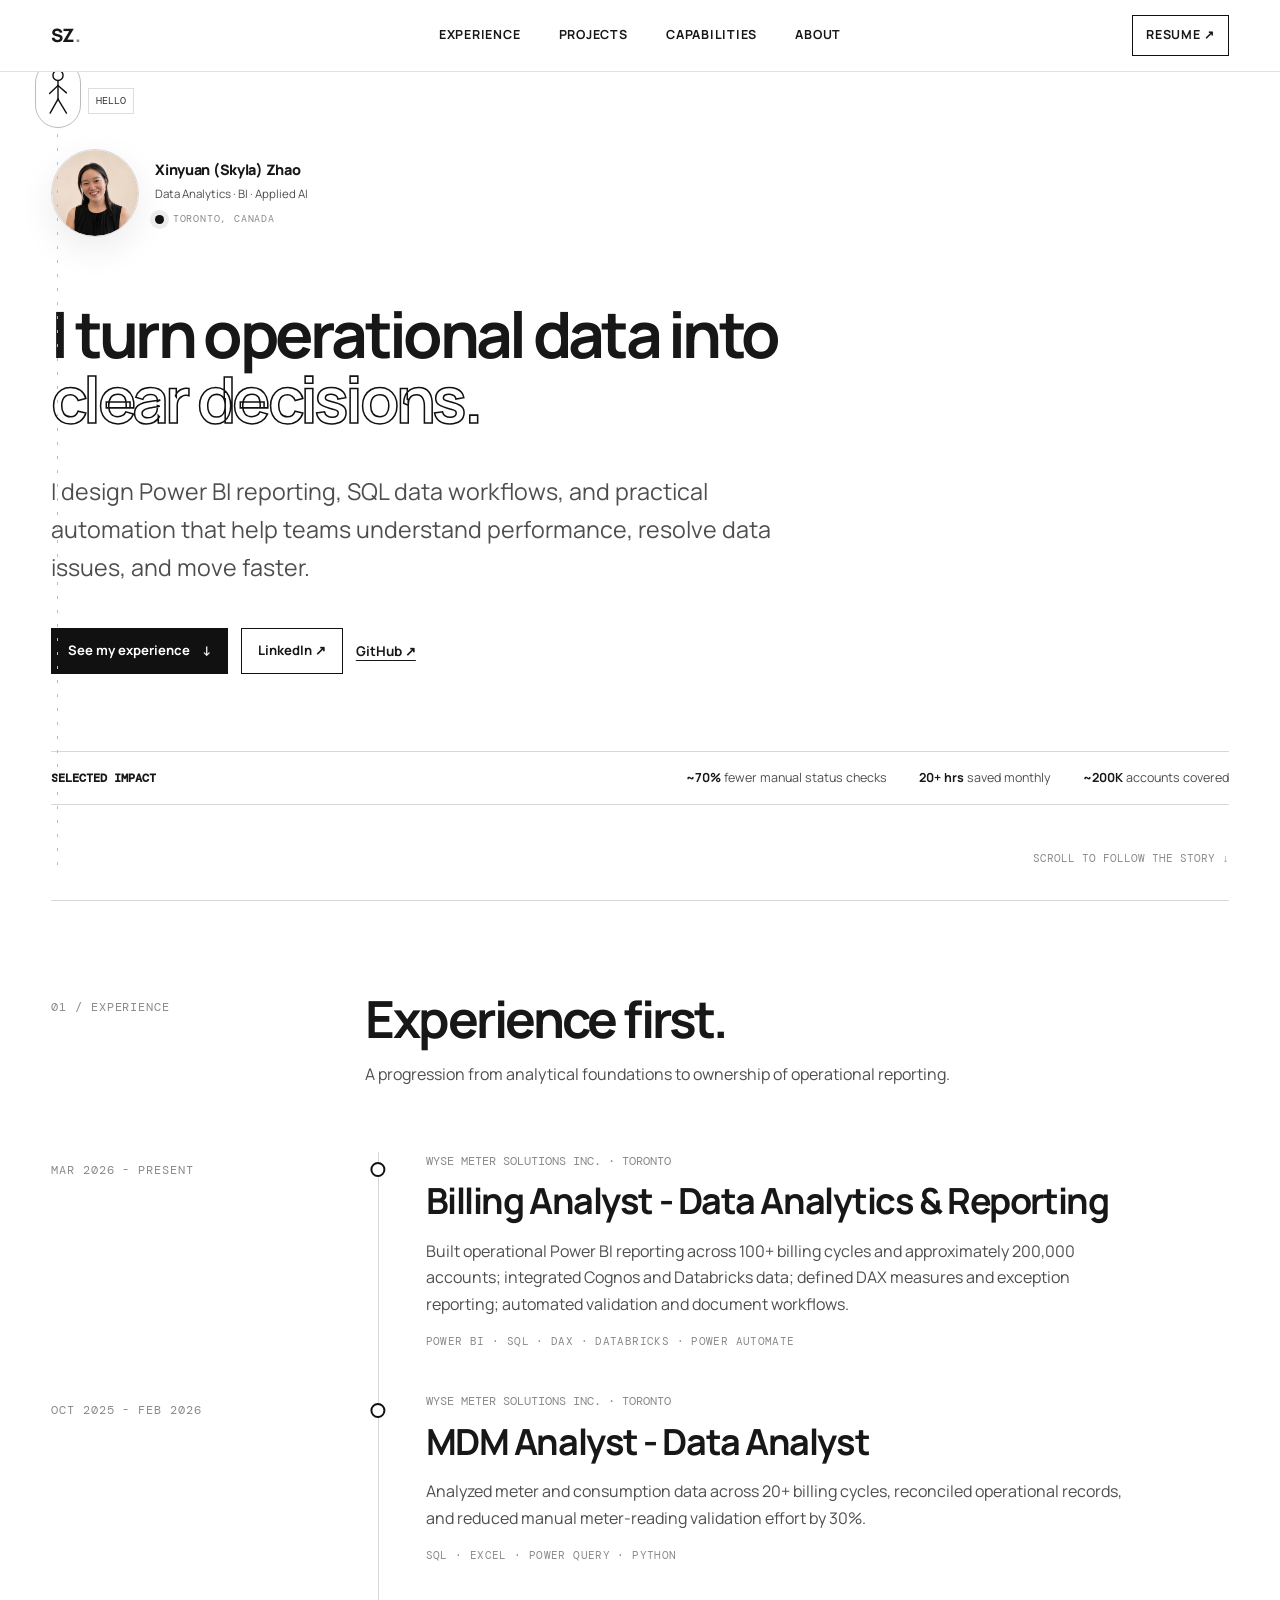
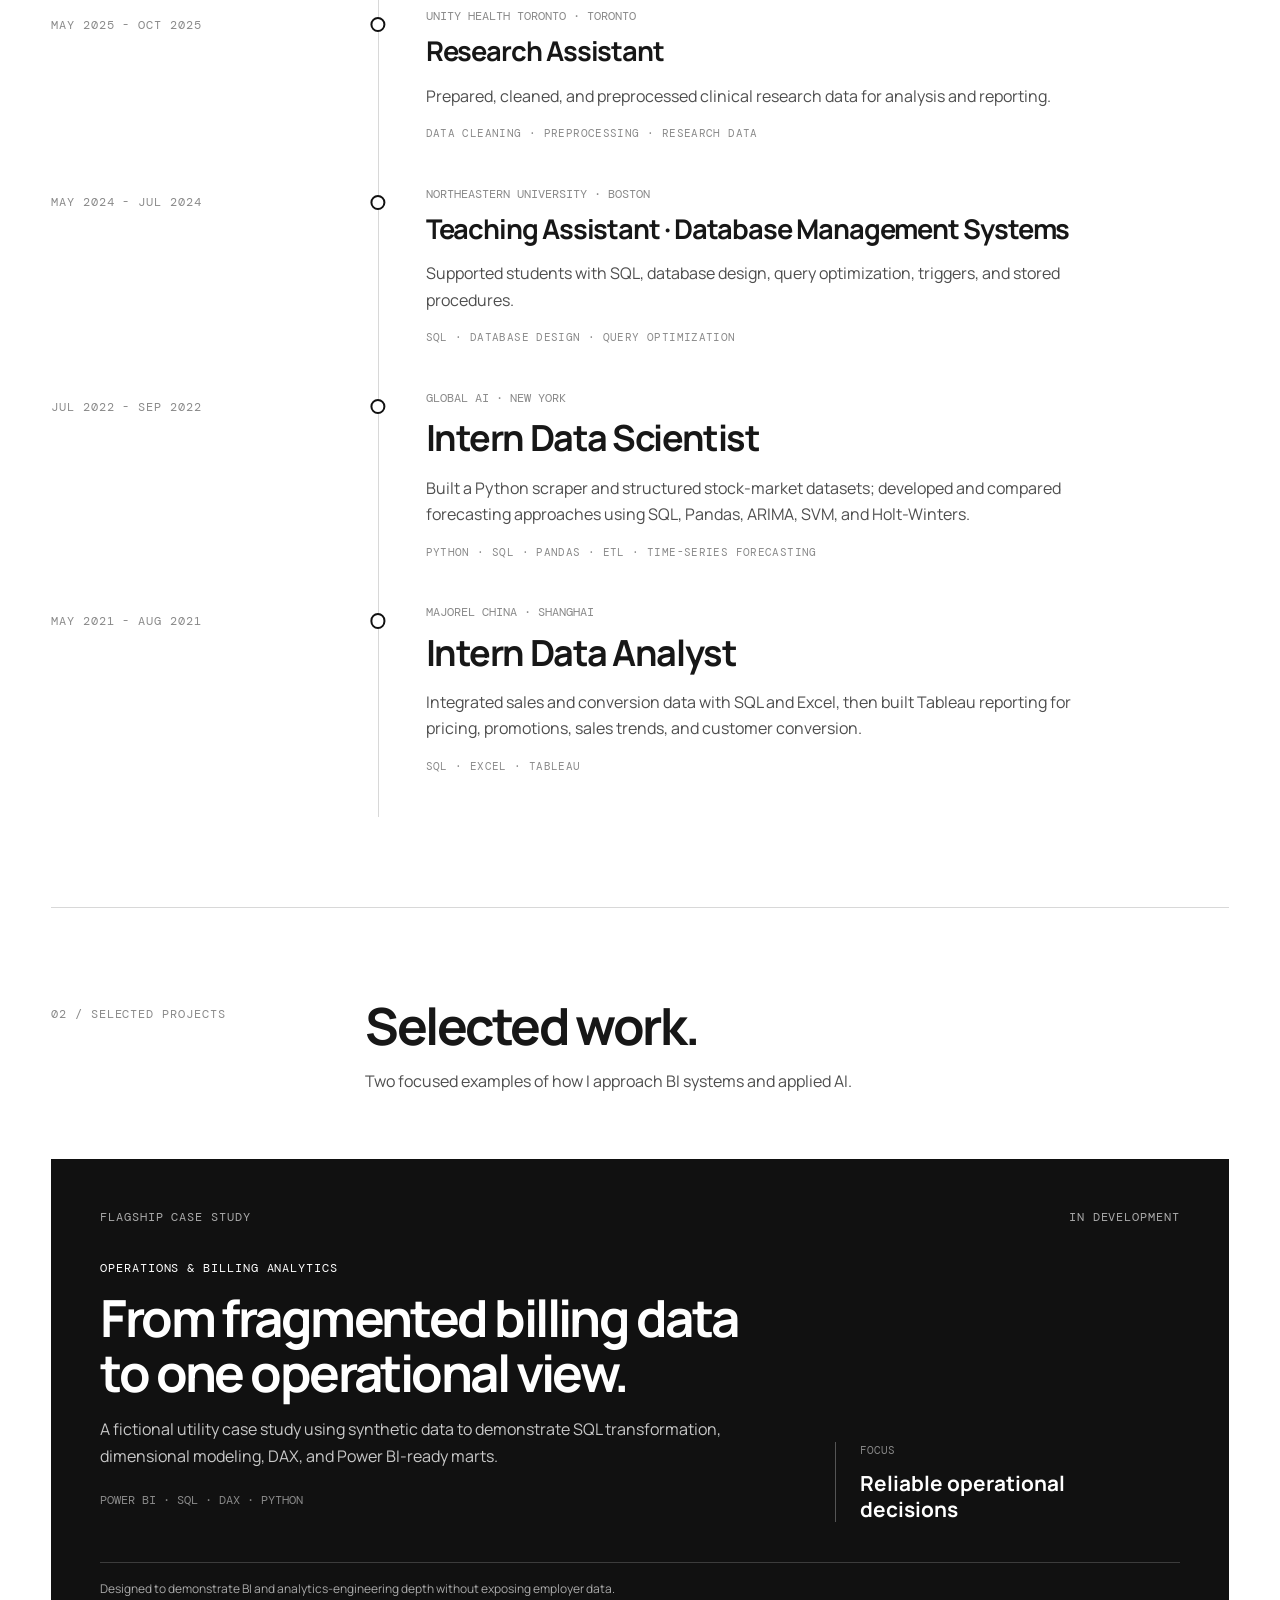
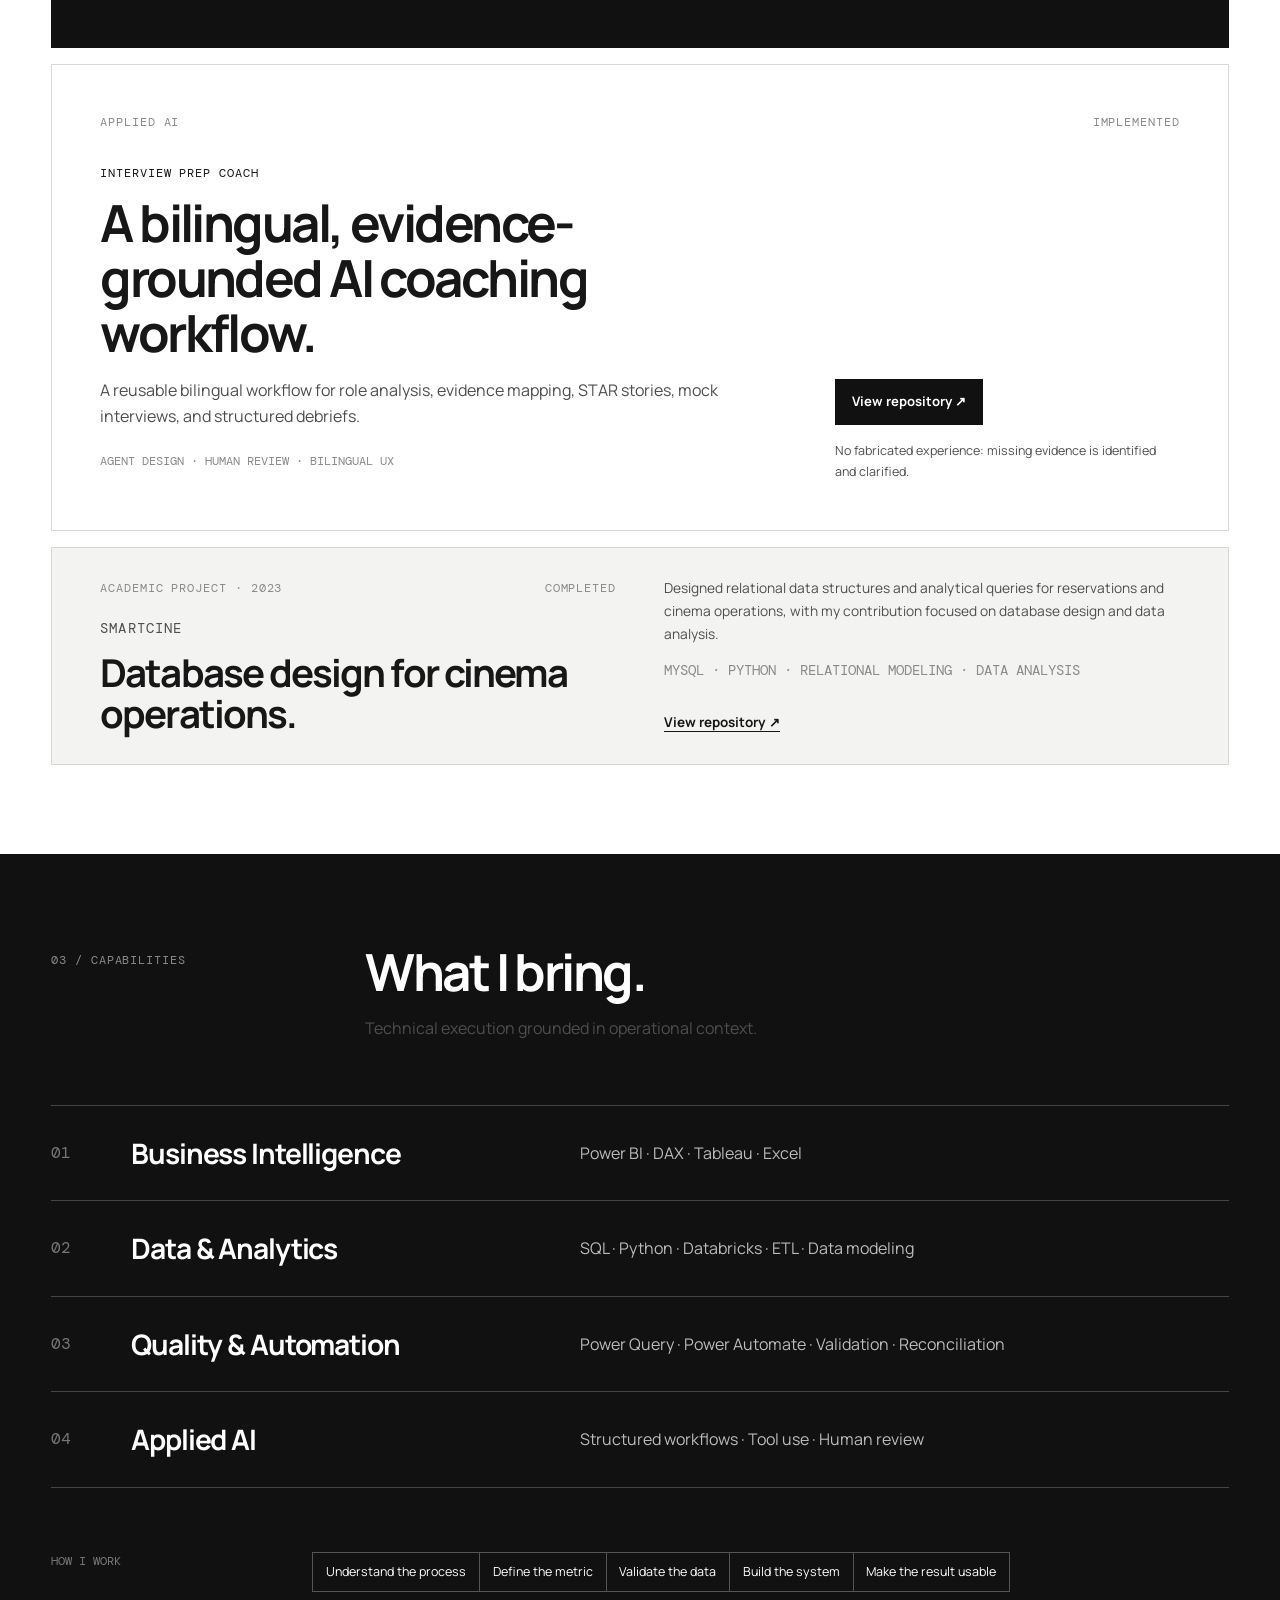
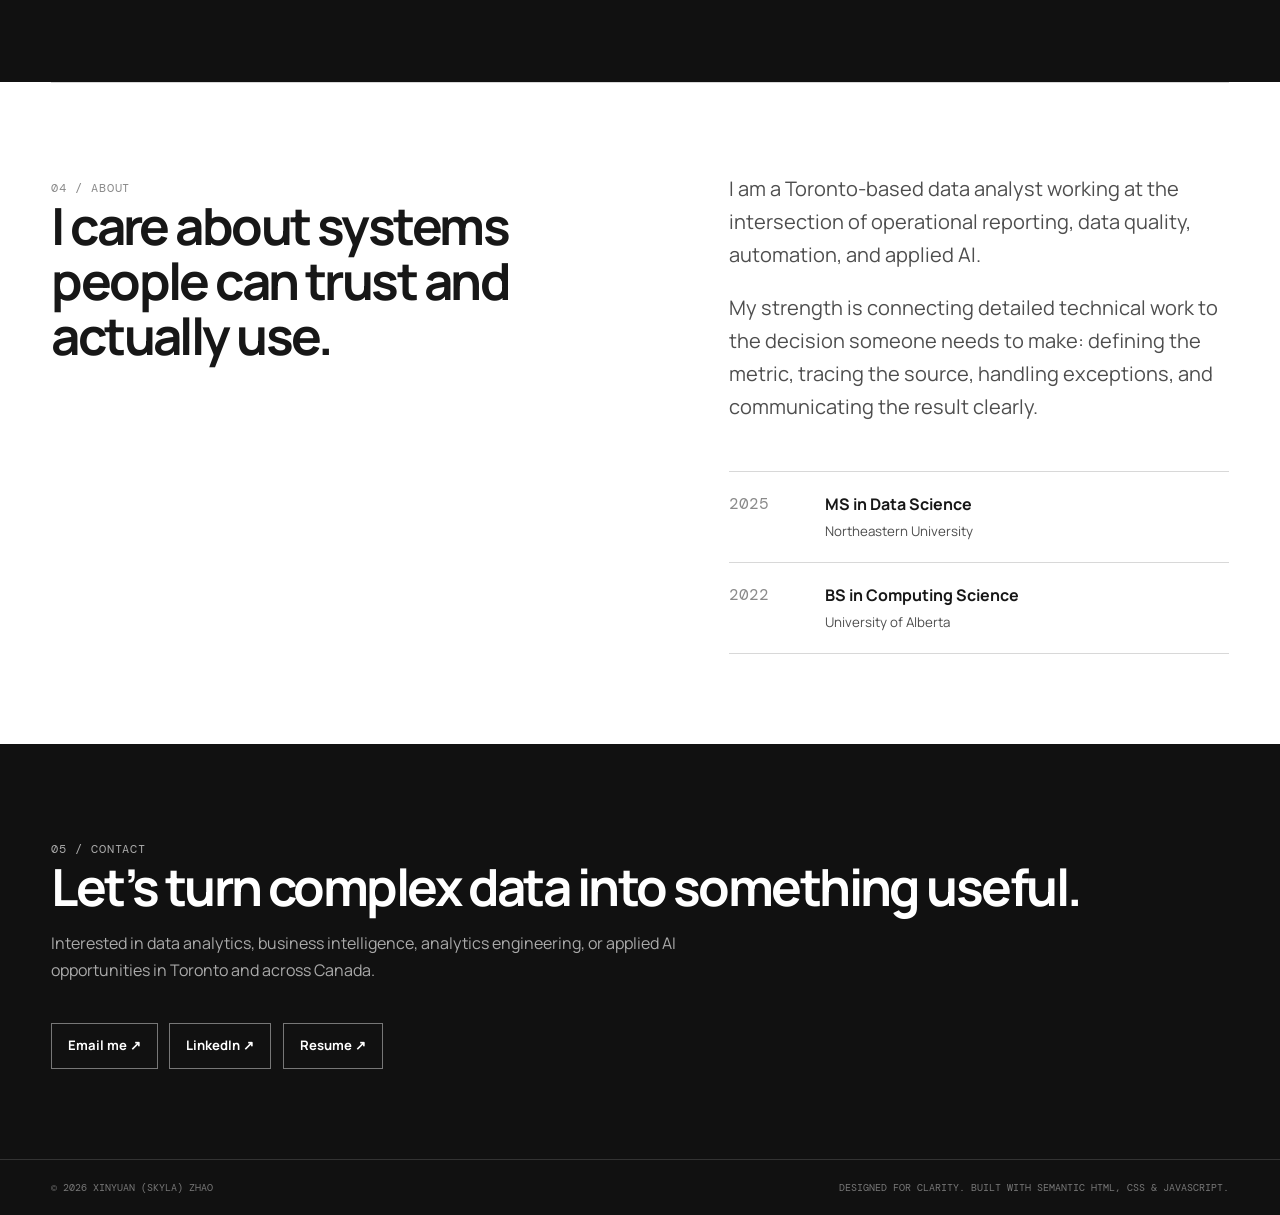
==== site-v2/index.html @ 14d317bf "Replace legacy Hugo site with redesigned portfolio" ====
<!doctype html>
<html lang="en">
<head>
  <meta charset="utf-8">
  <meta name="viewport" content="width=device-width, initial-scale=1">
  <meta name="description" content="Xinyuan (Skyla) Zhao is a Toronto-based data analyst specializing in Power BI, SQL, ETL, workflow automation, and applied AI.">
  <meta name="theme-color" content="#ffffff">
  <title>Xinyuan (Skyla) Zhao - Data Analytics, BI & Applied AI</title>
  <link rel="preconnect" href="https://fonts.googleapis.com">
  <link rel="preconnect" href="https://fonts.gstatic.com" crossorigin>
  <link href="https://fonts.googleapis.com/css2?family=DM+Mono:wght@400;500&family=Manrope:wght@400;500;600;700;800&display=swap" rel="stylesheet">
  <link rel="stylesheet" href="styles.css">
  <script src="app.js" defer></script>
</head>
<body>
  <a class="skip-link" href="#main">Skip to content</a>

  <header class="site-header">
    <a class="wordmark" href="#top" aria-label="Skyla Zhao, home">SZ<span class="wordmark-dot">.</span></a>
    <nav class="main-nav" aria-label="Primary navigation">
      <a href="#experience">Experience</a>
      <a href="#work">Projects</a>
      <a href="#capabilities">Capabilities</a>
      <a href="#about">About</a>
    </nav>
    <a class="header-cta" href="assets/Skyla_Zhao_Resume.pdf" target="_blank" rel="noreferrer">Resume <span aria-hidden="true">↗</span></a>
  </header>

  <aside class="journey" aria-hidden="true">
    <div class="journey-line"><div class="journey-progress"></div></div>
    <div class="walker" data-frame="0">
      <svg viewBox="0 0 64 96" role="presentation">
        <circle cx="32" cy="15" r="9"></circle>
        <path class="body" d="M32 24V57"></path>
        <path class="arm arm-left" d="M32 33 17 47"></path>
        <path class="arm arm-right" d="M32 33 47 46"></path>
        <path class="leg leg-left" d="M32 57 18 82"></path>
        <path class="leg leg-right" d="M32 57 47 82"></path>
      </svg>
    </div>
    <span class="journey-name">Hello</span>
  </aside>

  <main id="main">
    <section class="hero story-section" id="top" data-label="Hello">
      <div class="hero-intro">
        <div class="hero-copy">
          <div class="profile-lockup">
            <figure class="hero-portrait">
              <img src="assets/skyla-avatar-color-v2.jpg" width="640" height="640" alt="Xinyuan Skyla Zhao smiling against a warm neutral background">
            </figure>
            <div>
              <p class="profile-name">Xinyuan (Skyla) Zhao</p>
              <p class="profile-role">Data Analytics · BI · Applied AI</p>
              <p class="eyebrow"><span class="status-dot"></span> Toronto, Canada</p>
            </div>
          </div>
          <h1>I turn operational data into <span class="outlined">clear decisions.</span></h1>
          <p class="hero-lede">I design Power BI reporting, SQL data workflows, and practical automation that help teams understand performance, resolve data issues, and move faster.</p>
          <div class="hero-actions">
            <a class="button button-dark" href="#experience">See my experience <span aria-hidden="true">↓</span></a>
            <a class="button" href="https://www.linkedin.com/in/xinyuan-zhao-skyla/" target="_blank" rel="noreferrer">LinkedIn ↗</a>
            <a class="text-link" href="https://github.com/xinyuan-zhao" target="_blank" rel="noreferrer">GitHub ↗</a>
          </div>
        </div>
      </div>
      <div class="hero-proof" aria-label="Selected results">
        <p><strong>Selected impact</strong></p>
        <p><b>~70%</b> fewer manual status checks</p>
        <p><b>20+ hrs</b> saved monthly</p>
        <p><b>~200K</b> accounts covered</p>
      </div>
      <p class="scroll-cue">Scroll to follow the story <span aria-hidden="true">↓</span></p>
    </section>

    <section class="story-section work-section" id="work" data-label="Work">
      <div class="section-intro">
        <p class="section-number">02 / Selected projects</p>
        <div><h2>Selected work.</h2><p>Two focused examples of how I approach BI systems and applied AI.</p></div>
      </div>

      <div class="project-stack">
        <article class="project project-featured">
          <div class="project-meta"><span>Flagship case study</span><span>In development</span></div>
          <div class="project-grid">
            <div>
              <p class="project-kicker">Operations & Billing Analytics</p>
              <h3>From fragmented billing data to one operational view.</h3>
              <p>A fictional utility case study using synthetic data to demonstrate SQL transformation, dimensional modeling, DAX, and Power BI-ready marts.</p>
              <p class="tool-line">Power BI · SQL · DAX · Python</p>
            </div>
            <div class="project-result"><span>Focus</span><strong>Reliable operational decisions</strong></div>
          </div>
          <footer><span>Designed to demonstrate BI and analytics-engineering depth without exposing employer data.</span></footer>
        </article>

        <article class="project">
          <div class="project-meta"><span>Applied AI</span><span>Implemented</span></div>
          <div class="project-grid">
            <div>
              <p class="project-kicker">Interview Prep Coach</p>
              <h3>A bilingual, evidence-grounded AI coaching workflow.</h3>
              <p>A reusable bilingual workflow for role analysis, evidence mapping, STAR stories, mock interviews, and structured debriefs.</p>
              <p class="tool-line">Agent design · Human review · Bilingual UX</p>
            </div>
            <div class="project-actions">
              <a class="button button-dark" href="https://github.com/xinyuan-zhao/Interview-Prep-Coach" target="_blank" rel="noreferrer">View repository ↗</a>
              <p>No fabricated experience: missing evidence is identified and clarified.</p>
            </div>
          </div>
        </article>

        <article class="project project-compact project-archive">
          <div>
            <div class="project-meta"><span>Academic project · 2023</span><span>Completed</span></div>
            <p class="project-kicker">SmartCine</p>
            <h3>Database design for cinema operations.</h3>
          </div>
          <div>
            <p>Designed relational data structures and analytical queries for reservations and cinema operations, with my contribution focused on database design and data analysis.</p>
            <p class="tool-line">MySQL · Python · Relational modeling · Data analysis</p>
            <a class="text-link" href="https://github.com/xinyuan-zhao/Movie-Theater-Reservation-System" target="_blank" rel="noreferrer">View repository ↗</a>
          </div>
        </article>

      </div>
    </section>

    <section class="story-section capabilities-section" id="capabilities" data-label="Capabilities">
      <div class="section-intro">
        <p class="section-number">03 / Capabilities</p>
        <div><h2>What I bring.</h2><p>Technical execution grounded in operational context.</p></div>
      </div>
      <div class="capability-grid">
        <article><span class="capability-index">01</span><h3>Business Intelligence</h3><p>Power BI · DAX · Tableau · Excel</p></article>
        <article><span class="capability-index">02</span><h3>Data & Analytics</h3><p>SQL · Python · Databricks · ETL · Data modeling</p></article>
        <article><span class="capability-index">03</span><h3>Quality & Automation</h3><p>Power Query · Power Automate · Validation · Reconciliation</p></article>
        <article><span class="capability-index">04</span><h3>Applied AI</h3><p>Structured workflows · Tool use · Human review</p></article>
      </div>
      <div class="working-style">
        <p>How I work</p>
        <ol><li>Understand the process</li><li>Define the metric</li><li>Validate the data</li><li>Build the system</li><li>Make the result usable</li></ol>
      </div>
    </section>

    <section class="story-section experience-section" id="experience" data-label="Experience">
      <div class="section-intro">
        <p class="section-number">01 / Experience</p>
        <div><h2>Experience first.</h2><p>A progression from analytical foundations to ownership of operational reporting.</p></div>
      </div>

      <div class="timeline">
        <article class="timeline-item">
          <div class="timeline-date">Mar 2026 - Present</div>
          <div class="timeline-marker"></div>
          <div class="timeline-content">
            <p class="timeline-company">Wyse Meter Solutions Inc. · Toronto</p>
            <h3>Billing Analyst - Data Analytics & Reporting</h3>
            <p>Built operational Power BI reporting across 100+ billing cycles and approximately 200,000 accounts; integrated Cognos and Databricks data; defined DAX measures and exception reporting; automated validation and document workflows.</p>
            <p class="experience-tools">Power BI · SQL · DAX · Databricks · Power Automate</p>
          </div>
        </article>
        <article class="timeline-item">
          <div class="timeline-date">Oct 2025 - Feb 2026</div>
          <div class="timeline-marker"></div>
          <div class="timeline-content">
            <p class="timeline-company">Wyse Meter Solutions Inc. · Toronto</p>
            <h3>MDM Analyst - Data Analyst</h3>
            <p>Analyzed meter and consumption data across 20+ billing cycles, reconciled operational records, and reduced manual meter-reading validation effort by 30%.</p>
            <p class="experience-tools">SQL · Excel · Power Query · Python</p>
          </div>
        </article>
        <article class="timeline-item timeline-item-secondary">
          <div class="timeline-date">May 2025 - Oct 2025</div>
          <div class="timeline-marker"></div>
          <div class="timeline-content">
            <p class="timeline-company">Unity Health Toronto · Toronto</p>
            <h3>Research Assistant</h3>
            <p>Prepared, cleaned, and preprocessed clinical research data for analysis and reporting.</p>
            <p class="experience-tools">Data cleaning · Preprocessing · Research data</p>
          </div>
        </article>
        <article class="timeline-item timeline-item-secondary">
          <div class="timeline-date">May 2024 - Jul 2024</div>
          <div class="timeline-marker"></div>
          <div class="timeline-content">
            <p class="timeline-company">Northeastern University · Boston</p>
            <h3>Teaching Assistant · Database Management Systems</h3>
            <p>Supported students with SQL, database design, query optimization, triggers, and stored procedures.</p>
            <p class="experience-tools">SQL · Database design · Query optimization</p>
          </div>
        </article>
        <article class="timeline-item">
          <div class="timeline-date">Jul 2022 - Sep 2022</div>
          <div class="timeline-marker"></div>
          <div class="timeline-content">
            <p class="timeline-company">Global AI · New York</p>
            <h3>Intern Data Scientist</h3>
            <p>Built a Python scraper and structured stock-market datasets; developed and compared forecasting approaches using SQL, Pandas, ARIMA, SVM, and Holt-Winters.</p>
            <p class="experience-tools">Python · SQL · Pandas · ETL · Time-series forecasting</p>
          </div>
        </article>
        <article class="timeline-item">
          <div class="timeline-date">May 2021 - Aug 2021</div>
          <div class="timeline-marker"></div>
          <div class="timeline-content">
            <p class="timeline-company">Majorel China · Shanghai</p>
            <h3>Intern Data Analyst</h3>
            <p>Integrated sales and conversion data with SQL and Excel, then built Tableau reporting for pricing, promotions, sales trends, and customer conversion.</p>
            <p class="experience-tools">SQL · Excel · Tableau</p>
          </div>
        </article>
      </div>
    </section>

    <section class="story-section about-section" id="about" data-label="About">
      <div class="about-layout">
        <div>
          <p class="section-number">04 / About</p>
          <h2>I care about systems people can trust and actually use.</h2>
        </div>
        <div class="about-copy">
          <p>I am a Toronto-based data analyst working at the intersection of operational reporting, data quality, automation, and applied AI.</p>
          <p>My strength is connecting detailed technical work to the decision someone needs to make: defining the metric, tracing the source, handling exceptions, and communicating the result clearly.</p>
          <div class="education">
            <article><span>2025</span><strong>MS in Data Science</strong><small>Northeastern University</small></article>
            <article><span>2022</span><strong>BS in Computing Science</strong><small>University of Alberta</small></article>
          </div>
        </div>
      </div>
    </section>

    <section class="story-section contact-section" id="contact" data-label="Connect">
      <p class="section-number">05 / Contact</p>
      <h2>Let’s turn complex data into something useful.</h2>
      <p>Interested in data analytics, business intelligence, analytics engineering, or applied AI opportunities in Toronto and across Canada.</p>
      <div class="contact-links">
        <a class="button button-light" href="mailto:xinyuan.zhao.skyla@gmail.com">Email me ↗</a>
        <a class="button button-light" href="https://www.linkedin.com/in/xinyuan-zhao-skyla/" target="_blank" rel="noreferrer">LinkedIn ↗</a>
        <a class="button button-light" href="assets/Skyla_Zhao_Resume.pdf" target="_blank" rel="noreferrer">Resume ↗</a>
      </div>
    </section>
  </main>

  <footer class="site-footer">
    <span>© 2026 Xinyuan (Skyla) Zhao</span>
    <span>Designed for clarity. Built with semantic HTML, CSS & JavaScript.</span>
  </footer>
</body>
</html>
---- site-v2/styles.css ----
:root {
  --black: #0a0a0a;
  --ink: #171717;
  --gray-1: #4e4e4e;
  --gray-2: #8a8a8a;
  --gray-3: #d8d8d8;
  --gray-4: #f3f3f1;
  --white: #fff;
  --content: 1180px;
  --pad: clamp(1.25rem, 4vw, 4rem);
  --ease: cubic-bezier(.2,.75,.25,1);
}

* { box-sizing: border-box; }
html { scroll-behavior: smooth; }
body {
  margin: 0;
  color: var(--ink);
  background: var(--white);
  font-family: "Manrope", sans-serif;
  line-height: 1.65;
  -webkit-font-smoothing: antialiased;
}

a { color: inherit; }
button, a { -webkit-tap-highlight-color: transparent; }
.skip-link { position: fixed; top: -5rem; left: 1rem; z-index: 999; padding: .75rem 1rem; color: #fff; background: #000; }
.skip-link:focus { top: 1rem; }

.site-header {
  position: fixed;
  z-index: 50;
  top: 0;
  left: 0;
  right: 0;
  display: grid;
  grid-template-columns: 1fr auto 1fr;
  align-items: center;
  min-height: 72px;
  padding: .8rem var(--pad);
  border-bottom: 1px solid rgba(10,10,10,.12);
  background: rgba(255,255,255,.9);
  backdrop-filter: blur(16px);
}

.wordmark { justify-self: start; font-size: 1.15rem; font-weight: 800; text-decoration: none; letter-spacing: -.04em; }
.wordmark-dot { color: var(--gray-2); }
.main-nav { display: flex; gap: clamp(1rem, 3vw, 2.5rem); }
.main-nav a, .header-cta { font-size: .78rem; font-weight: 700; text-decoration: none; letter-spacing: .06em; text-transform: uppercase; }
.main-nav a { position: relative; }
.main-nav a::after { content: ""; position: absolute; left: 0; right: 100%; bottom: -.35rem; height: 1px; background: #000; transition: right 250ms var(--ease); }
.main-nav a:hover::after, .main-nav a[aria-current="true"]::after { right: 0; }
.header-cta { justify-self: end; padding: .55rem .8rem; border: 1px solid #111; }

.story-section {
  position: relative;
  width: min(var(--content), calc(100% - var(--pad) * 2));
  margin: 0 auto;
  padding: clamp(4.5rem, 7vw, 6.75rem) 0;
}

.hero { min-height: 100svh; display: grid; align-content: center; padding-top: 9rem; }
.hero-intro { display: block; }
.hero-copy { max-width: 970px; }
.eyebrow, .section-number, .project-meta, .timeline-date {
  font-family: "DM Mono", monospace;
  font-size: .72rem;
  letter-spacing: .08em;
  text-transform: uppercase;
}
.profile-lockup { display: flex; align-items: center; gap: 1rem; margin-bottom: clamp(2.5rem, 5vw, 4.5rem); }
.profile-name { margin: 0 0 .1rem; font-size: .9rem; font-weight: 800; letter-spacing: -.02em; }
.profile-role { margin: 0 0 .55rem; color: var(--gray-1); font-size: .72rem; }
.eyebrow { display: flex; align-items: center; gap: .55rem; margin: 0; color: var(--gray-2); font-size: .62rem; }
.status-dot { width: .55rem; height: .55rem; border-radius: 50%; background: #111; box-shadow: 0 0 0 5px #ececec; }
.hero h1 { max-width: 760px; margin: 0; font-size: clamp(2.9rem, 5vw, 4.7rem); line-height: 1.02; letter-spacing: -.058em; }
.outlined { color: #fff; -webkit-text-stroke: clamp(1px, .12vw, 2px) #111; }
.hero-lede { max-width: 720px; margin: 2.5rem 0 0; color: var(--gray-1); font-size: clamp(1.05rem, 2vw, 1.45rem); }
.hero-actions { display: flex; align-items: center; flex-wrap: wrap; gap: .8rem; margin-top: 2.6rem; }
.button { display: inline-flex; align-items: center; justify-content: center; gap: .75rem; min-height: 46px; padding: .7rem 1rem; border: 1px solid #111; font-size: .82rem; font-weight: 700; text-decoration: none; transition: transform 220ms var(--ease), color 220ms, background 220ms; }
.button:hover { transform: translateY(-2px); }
.button-dark { color: #fff; background: #111; }
.text-link { font-size: .84rem; font-weight: 700; text-underline-offset: .25rem; }
.hero-portrait { flex: 0 0 88px; width: 88px; height: 88px; margin: 0; overflow: hidden; border: 1px solid var(--gray-3); border-radius: 50%; box-shadow: 0 12px 35px rgba(0,0,0,.08); }
.hero-portrait img { display: block; width: 100%; height: 100%; object-fit: cover; border-radius: inherit; transition: transform 500ms var(--ease); }
.hero-portrait:hover img { transform: translateY(-4px) rotate(1deg); }

.hero-proof { display: flex; flex-wrap: wrap; gap: .8rem 2rem; margin-top: clamp(3rem, 6vw, 5rem); padding: 1rem 0; border-top: 1px solid var(--gray-3); border-bottom: 1px solid var(--gray-3); }
.hero-proof p { margin: 0; color: var(--gray-1); font-size: .78rem; }
.hero-proof p:first-child { margin-right: auto; color: var(--ink); font-family: "DM Mono", monospace; text-transform: uppercase; }
.hero-proof b { color: var(--ink); }
.scroll-cue { position: absolute; right: 0; bottom: 2rem; margin: 0; color: var(--gray-2); font-family: "DM Mono", monospace; font-size: .68rem; text-transform: uppercase; }

.section-intro { display: grid; grid-template-columns: minmax(150px, .55fr) 2fr; gap: clamp(2rem, 6vw, 6rem); align-items: start; margin-bottom: clamp(2.5rem, 5vw, 4rem); }
.section-number { margin: .45rem 0 0; color: var(--gray-2); }
.section-intro h2, .about-section h2, .contact-section h2 { margin: 0; font-size: clamp(2.1rem, 4vw, 3.8rem); line-height: 1.07; letter-spacing: -.05em; }
.section-intro > div > p { max-width: 620px; margin: 1rem 0 0; color: var(--gray-1); }

.work-section, .experience-section { border-top: 1px solid var(--gray-3); }
.project-stack { display: grid; gap: 1rem; }
.project { padding: clamp(1.4rem, 4vw, 3rem); border: 1px solid var(--gray-3); background: #fff; transition: border-color 260ms, transform 260ms var(--ease); }
.project:hover { border-color: #111; transform: translateY(-3px); }
.project-featured { color: #fff; background: #111; border-color: #111; }
.project-meta { display: flex; justify-content: space-between; gap: 1rem; padding-bottom: 2rem; color: var(--gray-2); }
.project-featured .project-meta { color: #aaa; }
.project-grid { display: grid; grid-template-columns: 1.5fr .8fr; gap: clamp(2rem, 7vw, 7rem); align-items: end; }
.project-kicker { margin: 0 0 .75rem; font-family: "DM Mono", monospace; font-size: .72rem; text-transform: uppercase; letter-spacing: .08em; }
.project h3 { max-width: 720px; margin: 0; font-size: clamp(1.8rem, 4vw, 3.6rem); line-height: 1.08; letter-spacing: -.05em; }
.project h3 + p { max-width: 680px; color: var(--gray-1); }
.project-featured h3 + p { color: #c8c8c8; }
.tool-line { margin-top: 1.4rem; color: var(--gray-2) !important; font-family: "DM Mono", monospace; font-size: .72rem; text-transform: uppercase; }
.project-diagram { display: grid; gap: .65rem; text-align: center; }
.diagram-node { padding: 1rem; border: 1px solid #555; font-family: "DM Mono", monospace; font-size: .7rem; text-transform: uppercase; }
.diagram-node-dark { color: #111; background: #fff; border-color: #fff; }
.project footer { margin-top: 2.5rem; padding-top: 1rem; border-top: 1px solid #3c3c3c; color: #aaa; font-size: .75rem; }
.project-actions { display: grid; justify-items: start; gap: 1rem; }
.project-actions p { margin: 0; color: var(--gray-1); font-size: .78rem; }
.project-result { display: grid; gap: .6rem; padding-left: 1.5rem; border-left: 1px solid #555; }
.project-result span { color: #888; font-family: "DM Mono", monospace; font-size: .68rem; text-transform: uppercase; }
.project-result strong { max-width: 230px; font-size: 1.3rem; line-height: 1.25; }
.project-compact { display: grid; grid-template-columns: 1fr 1fr; gap: 3rem; align-items: end; }
.project-compact h3 { font-size: clamp(1.5rem, 3vw, 2.5rem); }
.project-archive { padding-top: 1.8rem; padding-bottom: 1.8rem; background: var(--gray-4); }
.project-archive .project-meta { padding-bottom: 1.2rem; }
.project-archive p { margin-top: 0; color: var(--gray-1); font-size: .86rem; }
.project-archive .text-link { display: inline-block; margin-top: 1rem; }

.capabilities-section { width: 100%; padding-left: max(var(--pad), calc((100% - var(--content)) / 2)); padding-right: max(var(--pad), calc((100% - var(--content)) / 2)); color: #fff; background: #111; }
.capabilities-section .section-intro > p:last-child { color: #aaa; }
.capability-grid { display: grid; border-top: 1px solid #444; }
.capability-grid article { display: grid; grid-template-columns: 4rem minmax(190px, .8fr) 1.2fr; align-items: center; gap: 1rem; min-height: auto; padding: 1.5rem 0; border-bottom: 1px solid #444; }
.capability-index { color: #777; font-family: "DM Mono", monospace; }
.capability-grid h3 { margin: 0; font-size: clamp(1.2rem, 2.2vw, 1.8rem); letter-spacing: -.04em; }
.capability-grid p { max-width: 520px; margin: 0; color: #bbb; }
.working-style { display: grid; grid-template-columns: .5fr 2fr; gap: 2rem; margin-top: 4rem; }
.working-style > p { margin: 0; color: #777; font-family: "DM Mono", monospace; font-size: .72rem; text-transform: uppercase; }
.working-style ol { display: flex; flex-wrap: wrap; gap: 0; margin: 0; padding: 0; counter-reset: work; list-style: none; }
.working-style li { padding: .55rem .8rem; border: 1px solid #555; font-size: .78rem; }
.working-style li + li { border-left: 0; }

.timeline { position: relative; }
.timeline::before { content: ""; position: absolute; top: 0; bottom: 0; left: calc(25% + 2rem); width: 1px; background: var(--gray-3); }
.timeline-item { display: grid; grid-template-columns: 25% 4rem 1fr; min-height: 0; }
.timeline-date { padding-top: .55rem; color: var(--gray-2); }
.timeline-marker { position: relative; }
.timeline-marker::before { content: ""; position: absolute; top: .65rem; left: 50%; width: .7rem; height: .7rem; border: 2px solid #111; border-radius: 50%; background: #fff; transform: translateX(-50%); }
.timeline-content { padding: 0 0 2.6rem 1rem; }
.timeline-company { margin: 0 0 .6rem; color: var(--gray-2); font-family: "DM Mono", monospace; font-size: .72rem; text-transform: uppercase; }
.timeline-content h3 { margin: 0; font-size: clamp(1.4rem, 3vw, 2.25rem); line-height: 1.15; letter-spacing: -.04em; }
.timeline-content h3 + p { max-width: 700px; color: var(--gray-1); }
.experience-tools { margin: .8rem 0 0; color: var(--gray-2); font-family: "DM Mono", monospace; font-size: .68rem; letter-spacing: .035em; text-transform: uppercase; }
.timeline-item-secondary .timeline-content h3 { font-size: clamp(1.2rem, 2.2vw, 1.7rem); }

.about-section { border-top: 1px solid var(--gray-3); }
.about-layout { display: grid; grid-template-columns: 1.1fr 1fr; gap: clamp(3rem, 10vw, 9rem); }
.about-copy > p { margin-top: 0; color: var(--gray-1); font-size: clamp(1rem, 1.7vw, 1.25rem); }
.education { display: grid; margin-top: 3rem; border-top: 1px solid var(--gray-3); }
.education article { display: grid; grid-template-columns: 5rem 1fr; gap: .2rem 1rem; padding: 1.2rem 0; border-bottom: 1px solid var(--gray-3); }
.education span { grid-row: span 2; color: var(--gray-2); font-family: "DM Mono", monospace; }
.education small { color: var(--gray-1); }

.contact-section { width: 100%; max-width: none; padding-left: max(var(--pad), calc((100% - var(--content)) / 2)); padding-right: max(var(--pad), calc((100% - var(--content)) / 2)); color: #fff; background: #111; }
.contact-section .section-number, .contact-section > p { color: #aaa; }
.contact-section > p { max-width: 700px; }
.contact-links { display: flex; flex-wrap: wrap; gap: .7rem; margin-top: 2.5rem; }
.button-light { color: #fff; border-color: #777; }
.button-light:hover { color: #111; background: #fff; border-color: #fff; }
.site-footer { display: flex; justify-content: space-between; gap: 2rem; padding: 1.2rem var(--pad); border-top: 1px solid #333; color: #777; background: #111; font-family: "DM Mono", monospace; font-size: .65rem; text-transform: uppercase; }

.journey { position: fixed; z-index: 40; top: 92px; bottom: 32px; left: clamp(.5rem, 2vw, 2rem); width: 76px; pointer-events: none; }
.journey-line { position: absolute; top: 0; bottom: 0; left: 31px; width: 1px; background: repeating-linear-gradient(to bottom, #bbb 0 3px, transparent 3px 14px); }
.journey-progress { height: 100%; background: #111; transform: scaleY(0); transform-origin: top; }
.walker { position: absolute; top: -32px; left: 9px; width: 46px; height: 68px; padding: 4px; border: 1px solid #bbb; border-radius: 999px; background: #fff; will-change: transform; }
.walker svg { width: 100%; height: 100%; overflow: visible; }
.walker path, .walker circle { fill: none; stroke: #111; stroke-width: 2.5; stroke-linecap: round; transform-box: fill-box; transform-origin: top center; }
.walker[data-frame="1"] .arm-left, .walker[data-frame="3"] .arm-right { transform: rotate(18deg); }
.walker[data-frame="1"] .arm-right, .walker[data-frame="3"] .arm-left { transform: rotate(-18deg); }
.walker[data-frame="1"] .leg-left, .walker[data-frame="3"] .leg-right { transform: rotate(15deg); }
.walker[data-frame="1"] .leg-right, .walker[data-frame="3"] .leg-left { transform: rotate(-15deg); }
.journey-name { position: absolute; top: -4px; left: 62px; padding: .25rem .45rem; border: 1px solid #ddd; color: #333; background: #fff; font-family: "DM Mono", monospace; font-size: .6rem; text-transform: uppercase; white-space: nowrap; }

.reveal { opacity: 0; transform: translateY(26px); transition: opacity 700ms var(--ease), transform 700ms var(--ease); }
.reveal.is-visible { opacity: 1; transform: none; }

@media (max-width: 1050px) {
  .journey { display: none; }
  .section-intro { grid-template-columns: 1fr 2fr; }
}

@media (max-width: 760px) {
  .site-header { grid-template-columns: 1fr auto; }
  .main-nav { display: none; }
  .header-cta { font-size: .7rem; }
  .hero { min-height: auto; padding-top: 9rem; }
  .hero h1 { font-size: clamp(3rem, 15vw, 5rem); }
  .hero-portrait { flex-basis: 74px; width: 74px; height: 74px; }
  .profile-lockup { align-items: center; }
  .project-grid, .project-compact, .about-layout { grid-template-columns: 1fr; }
  .section-intro { grid-template-columns: 1fr; }
  .capability-grid article { grid-template-columns: 2.5rem 1fr; }
  .capability-grid article p { grid-column: 2; }
  .project-grid { gap: 2.5rem; }
  .capability-grid article { min-height: 220px; }
  .timeline::before { left: 7px; }
  .timeline-item { grid-template-columns: 1.5rem 1fr; min-height: 0; }
  .timeline-date { grid-column: 2; padding: 0 0 .5rem 1rem; }
  .timeline-marker { grid-column: 1; grid-row: 1 / span 2; }
  .timeline-marker::before { left: 7px; }
  .timeline-content { grid-column: 2; padding-left: 1rem; }
  .working-style { grid-template-columns: 1fr; }
  .working-style li + li { border-left: 1px solid #555; }
  .site-footer { flex-direction: column; }
  .scroll-cue { display: none; }
}

@media (prefers-reduced-motion: reduce) {
  html { scroll-behavior: auto; }
  .journey { display: none; }
  .reveal { opacity: 1; transform: none; transition: none; }
  * { animation-duration: .01ms !important; animation-iteration-count: 1 !important; }
}
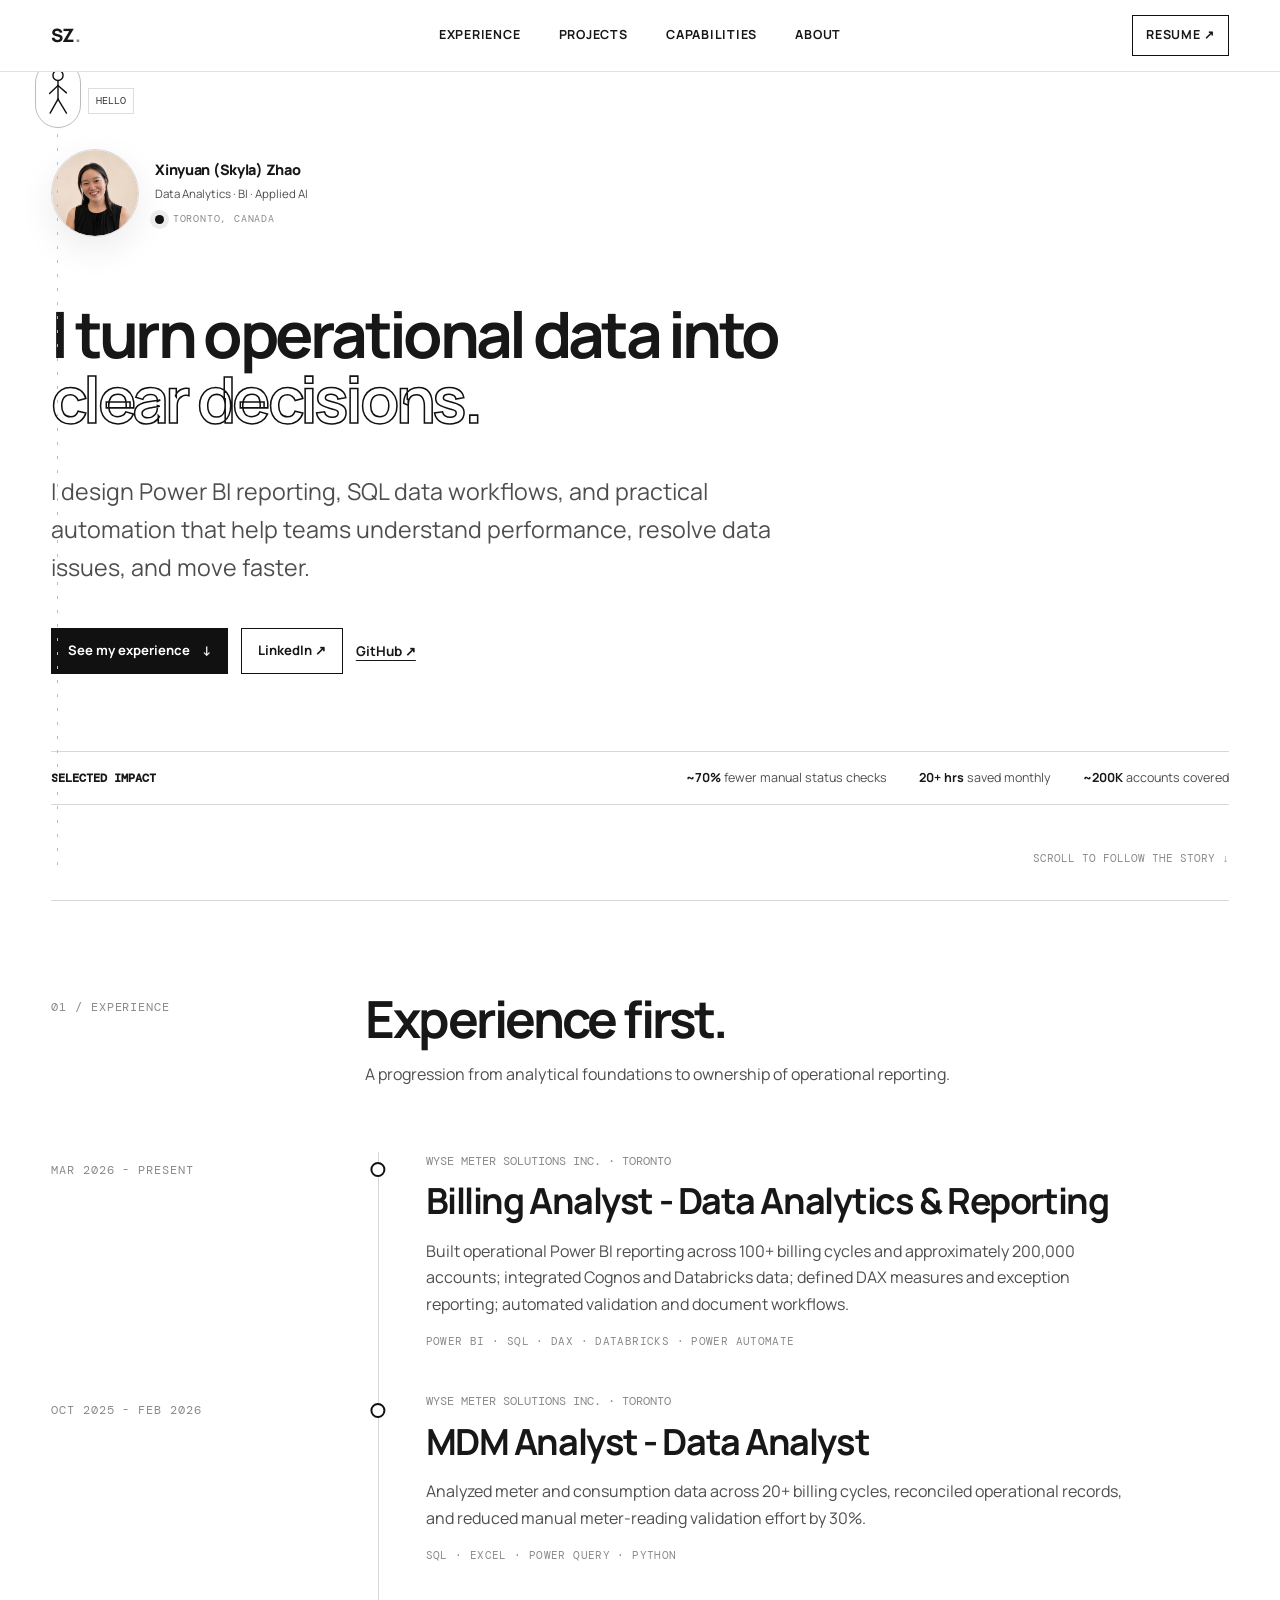
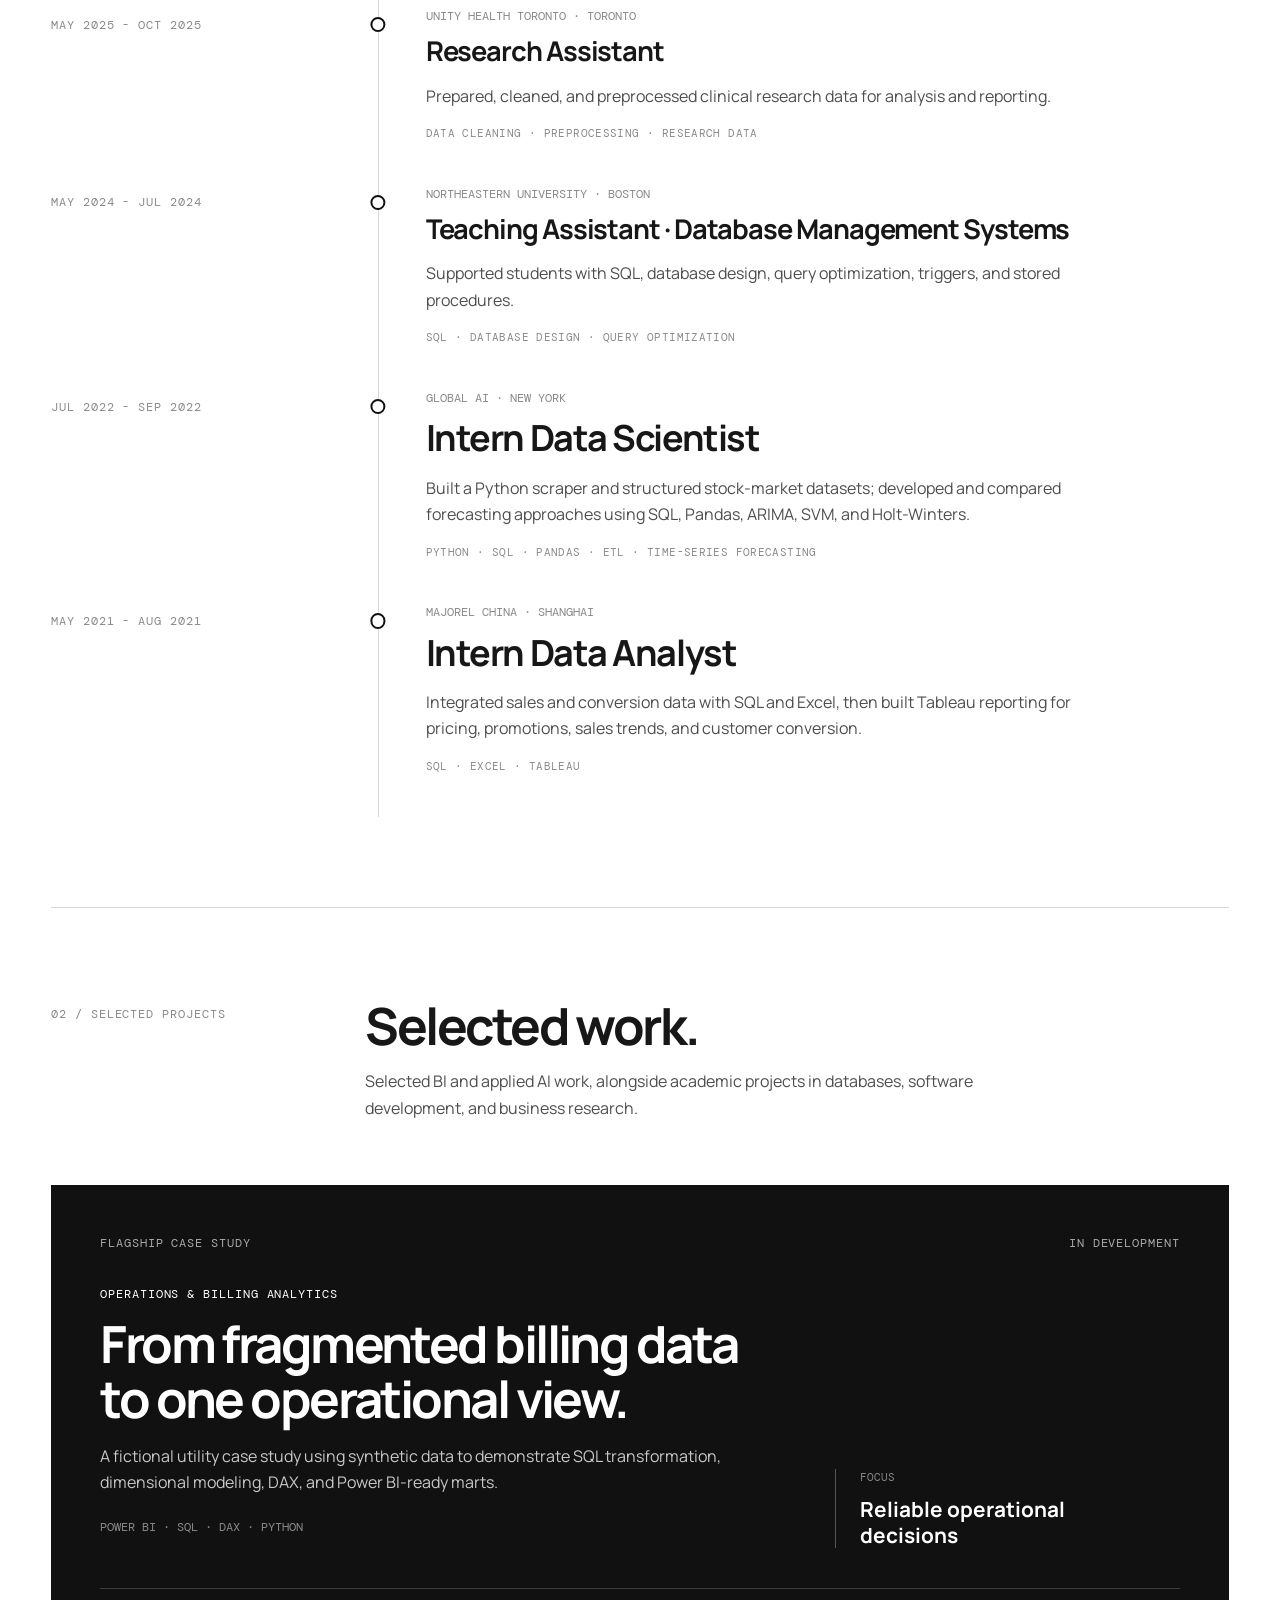
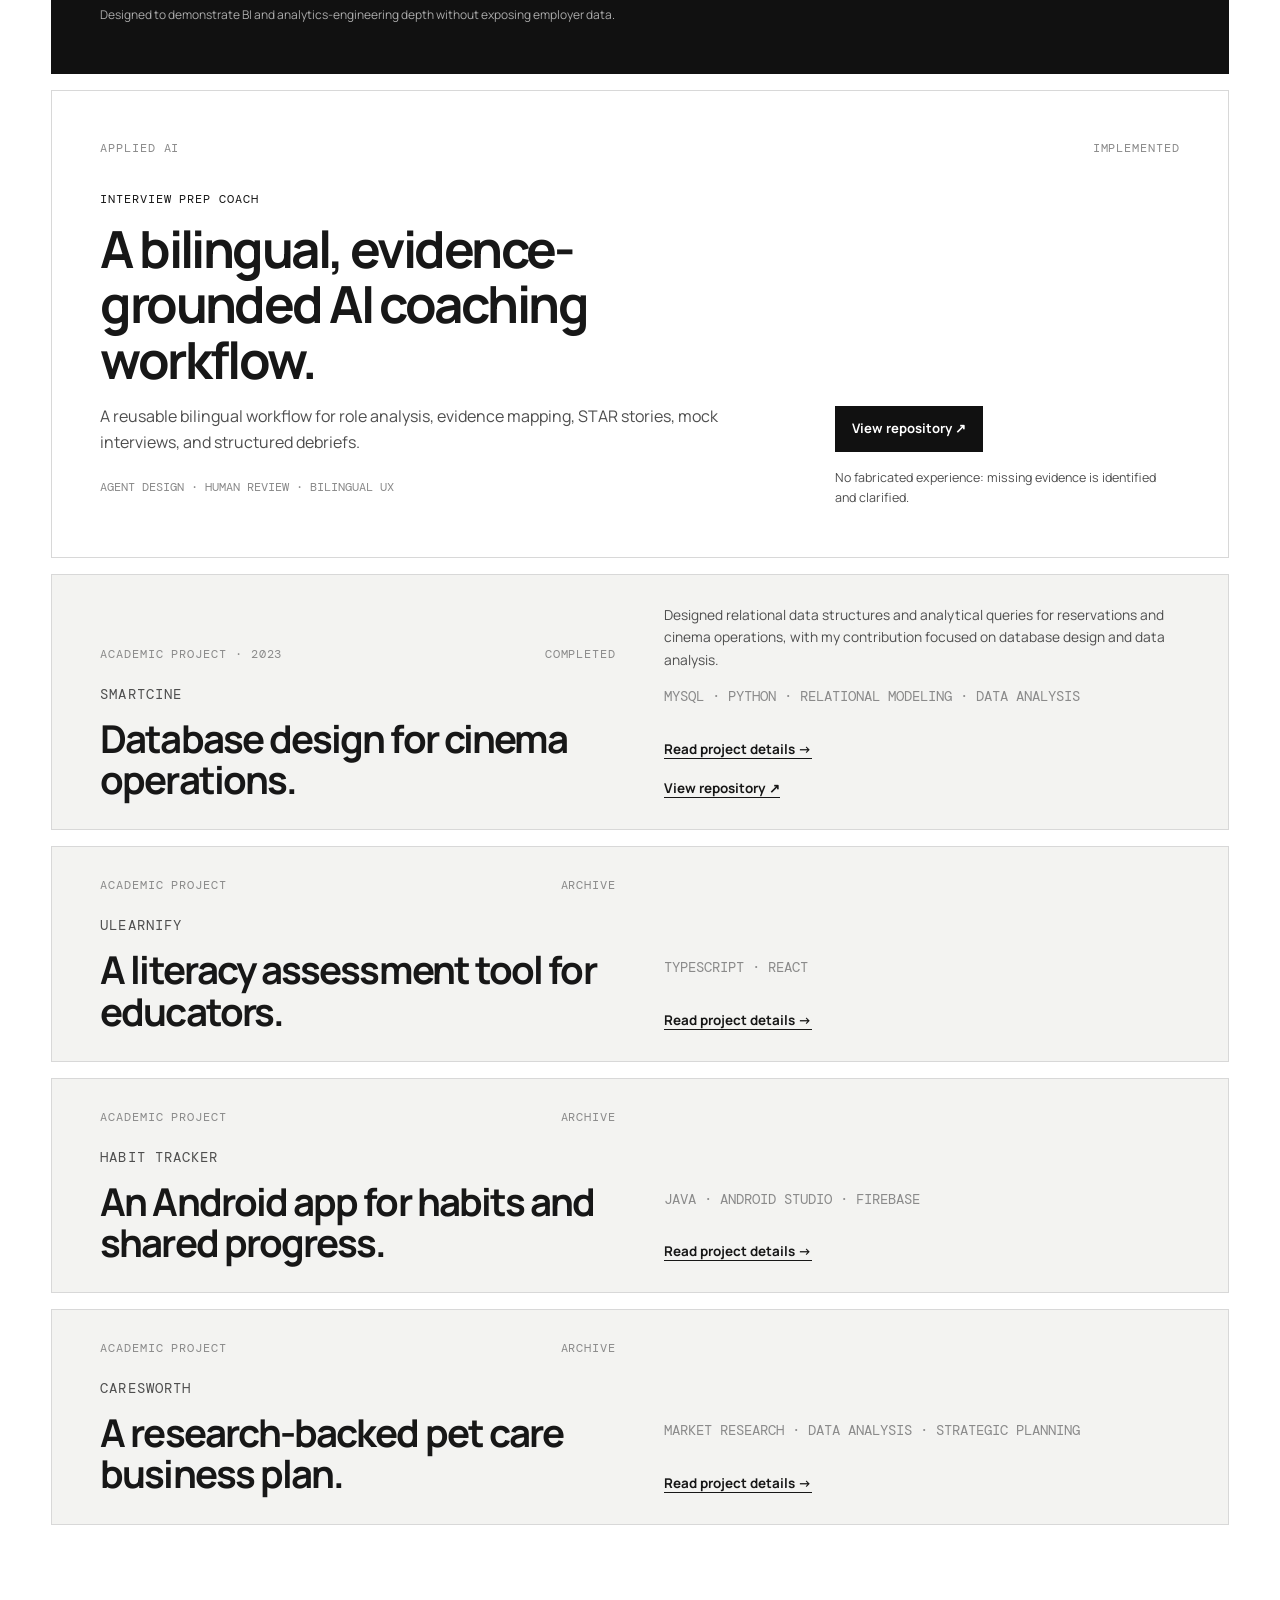
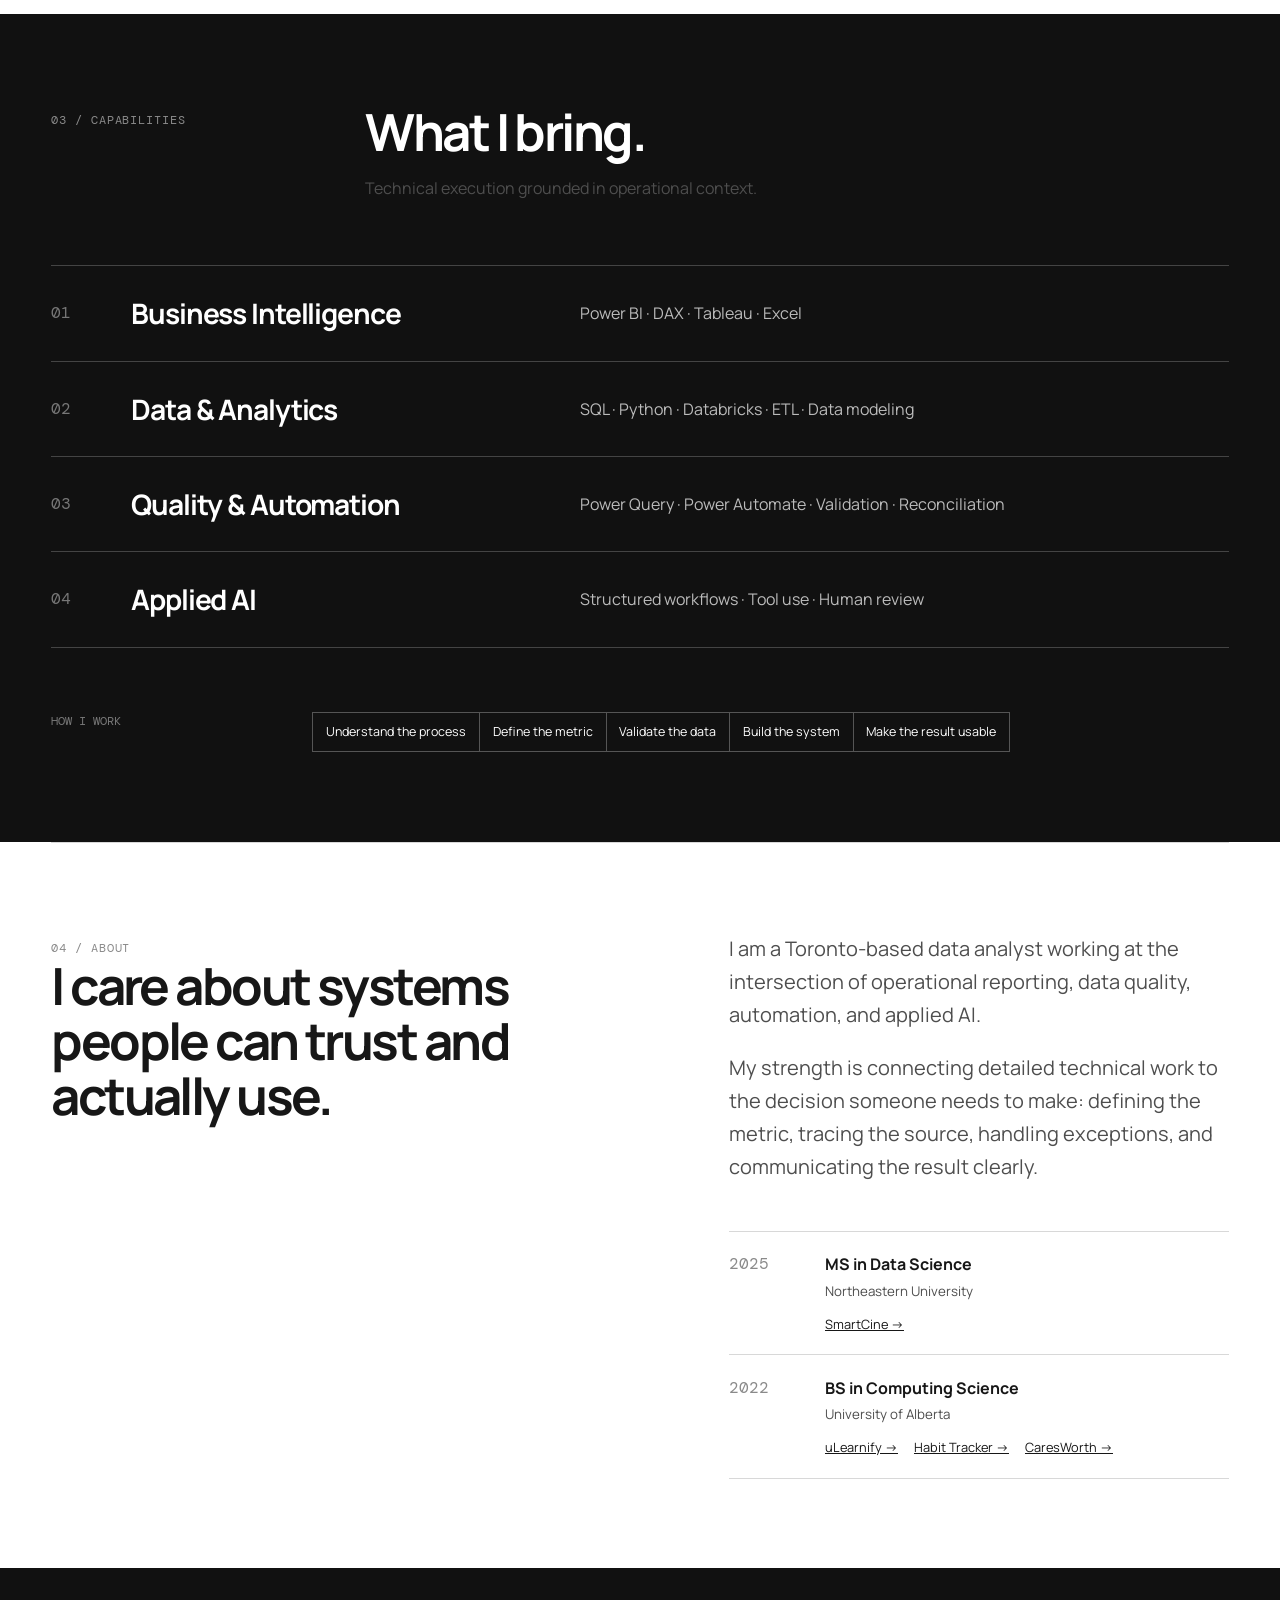
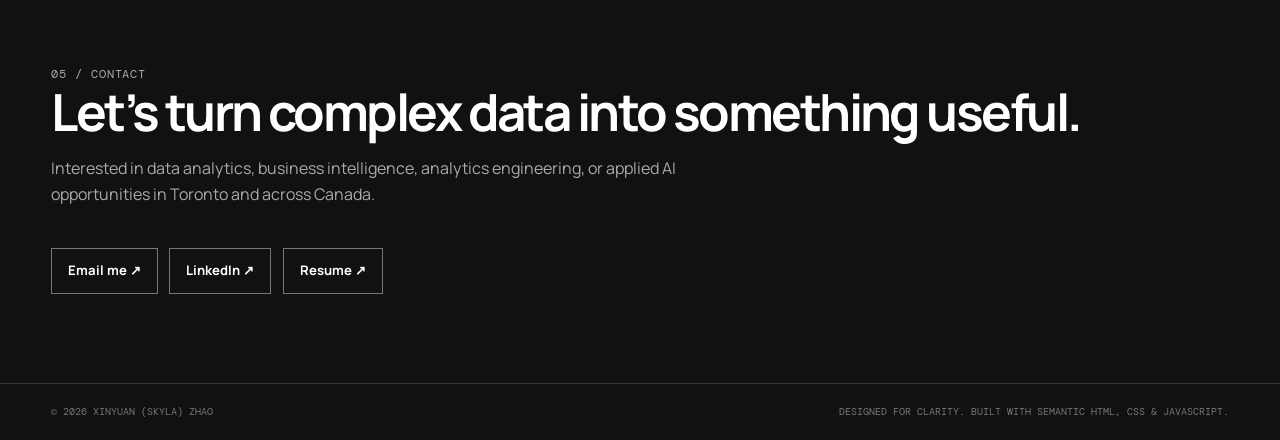
==== commit 4984cb17: "Restore academic project details and original resource links" ====
--- a/site-v2/index.html
+++ b/site-v2/index.html
@@ -76,7 +76,7 @@
     <section class="story-section work-section" id="work" data-label="Work">
       <div class="section-intro">
         <p class="section-number">02 / Selected projects</p>
-        <div><h2>Selected work.</h2><p>Two focused examples of how I approach BI systems and applied AI.</p></div>
+        <div><h2>Selected work.</h2><p>Selected BI and applied AI work, alongside academic projects in databases, software development, and business research.</p></div>
       </div>
 
       <div class="project-stack">
@@ -119,9 +119,13 @@
           <div>
             <p>Designed relational data structures and analytical queries for reservations and cinema operations, with my contribution focused on database design and data analysis.</p>
             <p class="tool-line">MySQL · Python · Relational modeling · Data analysis</p>
+            <a class="text-link" href="project/data/">Read project details →</a><br>
             <a class="text-link" href="https://github.com/xinyuan-zhao/Movie-Theater-Reservation-System" target="_blank" rel="noreferrer">View repository ↗</a>
           </div>
         </article>
+<article class="project project-compact project-archive"><div><div class="project-meta"><span>Academic project</span><span>Archive</span></div><p class="project-kicker">uLearnify</p><h3>A literacy assessment tool for educators.</h3></div><div><p class="tool-line">TypeScript · React</p><a class="text-link" href="project/web/">Read project details →</a></div></article>
+<article class="project project-compact project-archive"><div><div class="project-meta"><span>Academic project</span><span>Archive</span></div><p class="project-kicker">Habit Tracker</p><h3>An Android app for habits and shared progress.</h3></div><div><p class="tool-line">Java · Android Studio · Firebase</p><a class="text-link" href="project/example/">Read project details →</a></div></article>
+<article class="project project-compact project-archive"><div><div class="project-meta"><span>Academic project</span><span>Archive</span></div><p class="project-kicker">CaresWorth</p><h3>A research-backed pet care business plan.</h3></div><div><p class="tool-line">Market research · Data analysis · Strategic planning</p><a class="text-link" href="project/business/">Read project details →</a></div></article>
 
       </div>
     </section>
@@ -223,8 +227,8 @@
           <p>I am a Toronto-based data analyst working at the intersection of operational reporting, data quality, automation, and applied AI.</p>
           <p>My strength is connecting detailed technical work to the decision someone needs to make: defining the metric, tracing the source, handling exceptions, and communicating the result clearly.</p>
           <div class="education">
-            <article><span>2025</span><strong>MS in Data Science</strong><small>Northeastern University</small></article>
-            <article><span>2022</span><strong>BS in Computing Science</strong><small>University of Alberta</small></article>
+            <article><span>2025</span><strong>MS in Data Science</strong><small>Northeastern University</small><div class="education-projects"><a href="project/data/">SmartCine →</a></div></article>
+            <article><span>2022</span><strong>BS in Computing Science</strong><small>University of Alberta</small><div class="education-projects"><a href="project/web/">uLearnify →</a><a href="project/example/">Habit Tracker →</a><a href="project/business/">CaresWorth →</a></div></article>
           </div>
         </div>
       </div>
--- a/site-v2/styles.css
+++ b/site-v2/styles.css
@@ -219,3 +219,13 @@
   .reveal { opacity: 1; transform: none; transition: none; }
   * { animation-duration: .01ms !important; animation-iteration-count: 1 !important; }
 }
+
+/* Project archive and detail pages */
+.education-projects { grid-column: 2; display: flex; flex-wrap: wrap; gap: .35rem 1rem; margin-top: .5rem; font-size: .8rem; }
+.project-detail { max-width: 1000px; margin: auto; padding: 8rem var(--pad) 5rem; }
+.project-detail h1 { font-size: clamp(2.5rem, 7vw, 5rem); line-height: 1.1; letter-spacing: -.04em; overflow-wrap: anywhere; }
+.detail-lede { font-size: 1.3rem; color: var(--gray-1); }
+.detail-actions { display: flex; flex-wrap: wrap; gap: .75rem; margin: 2rem 0; }
+.detail-image { display: block; width: 100%; max-height: 480px; object-fit: contain; background: var(--gray-4); border: 1px solid var(--gray-3); }
+.detail-body { max-width: 75ch; margin: 3rem 0; overflow-wrap: anywhere; }
+.detail-body h2 { margin-top: 2rem; font-size: 1.6rem; letter-spacing: -.02em; }
